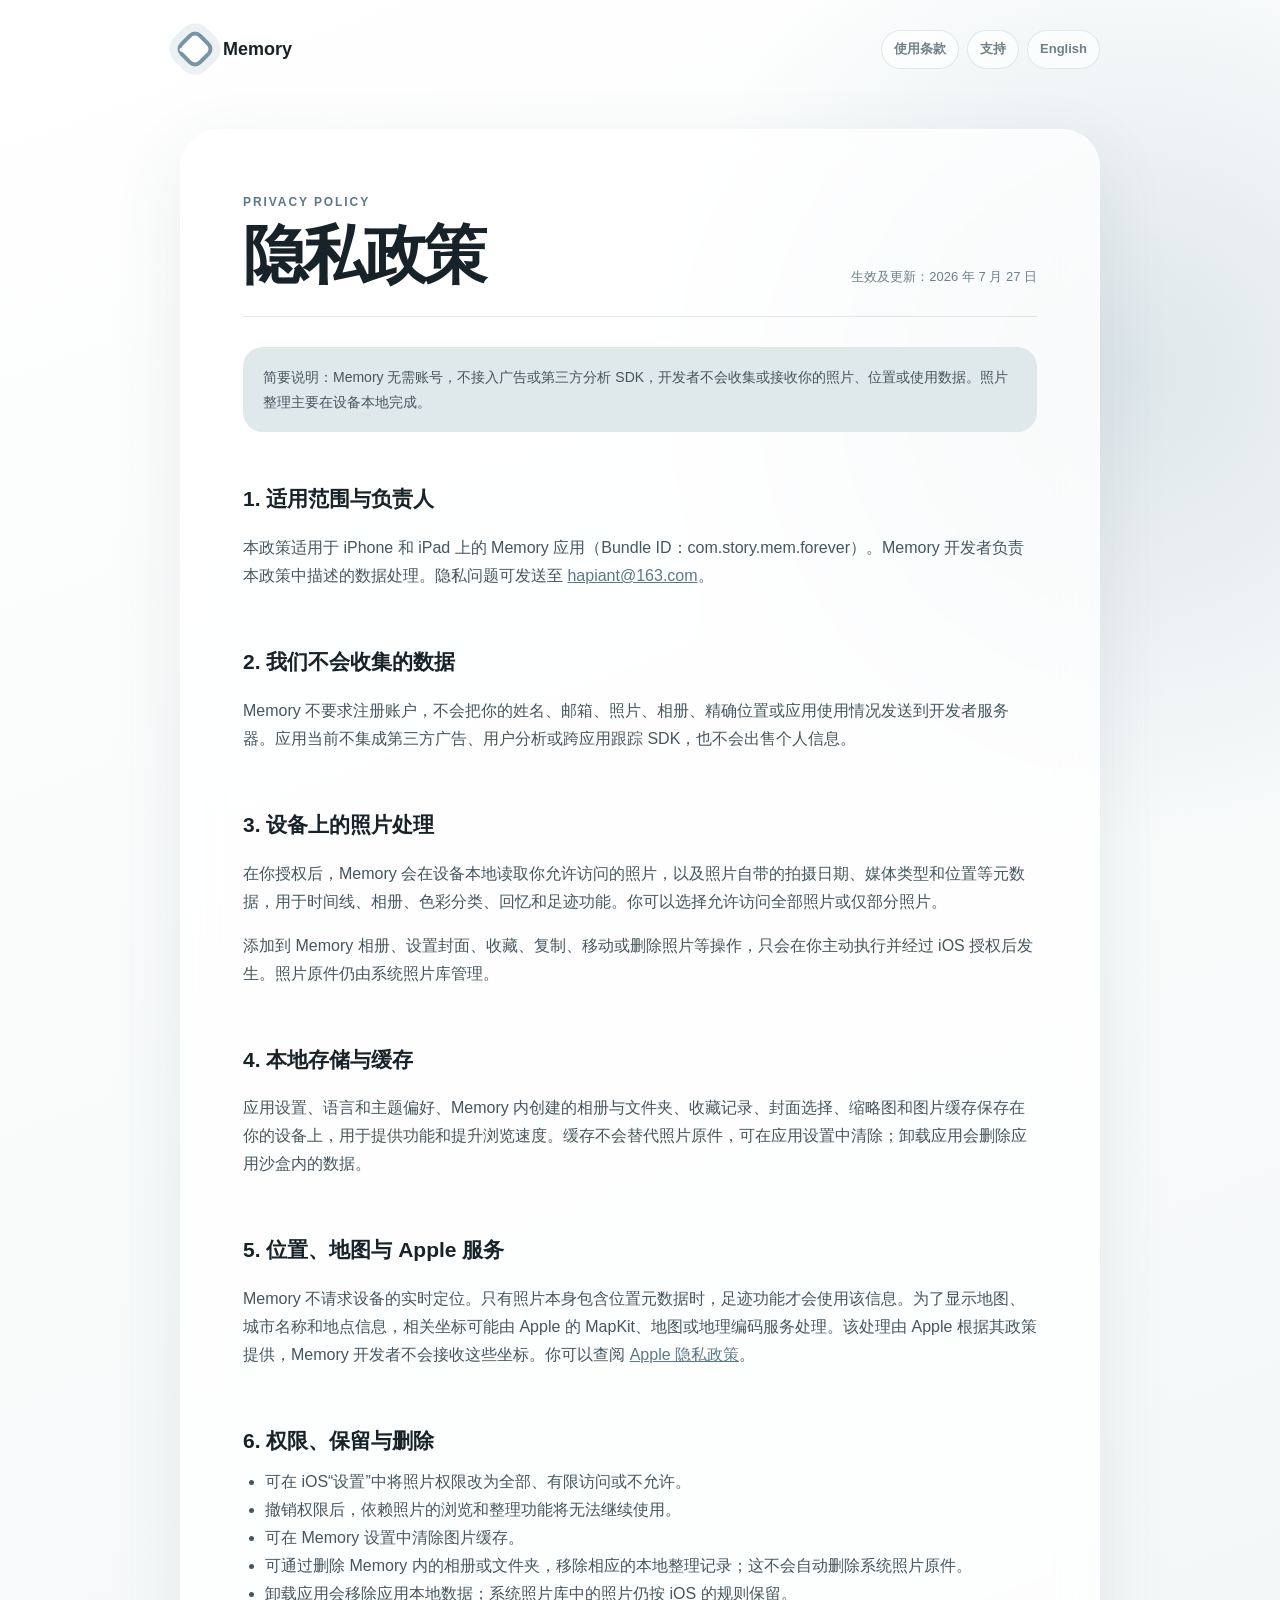
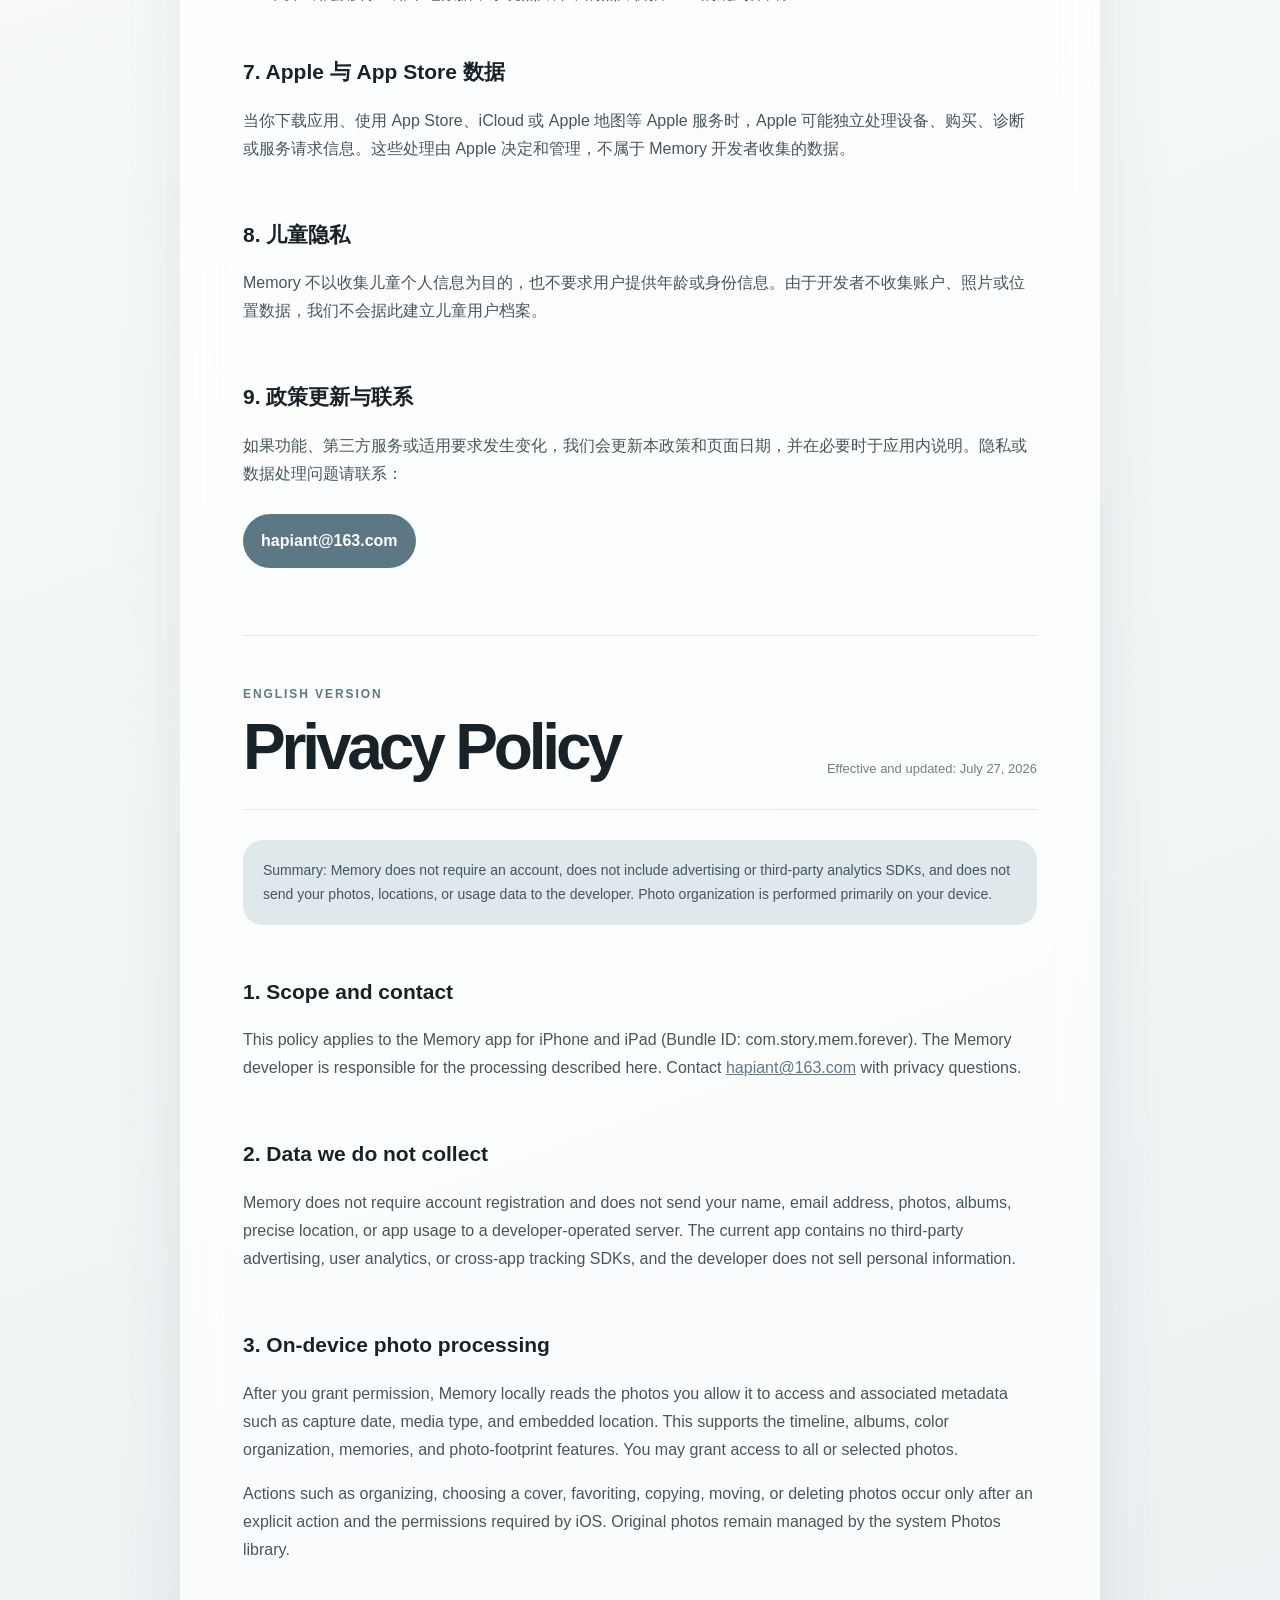
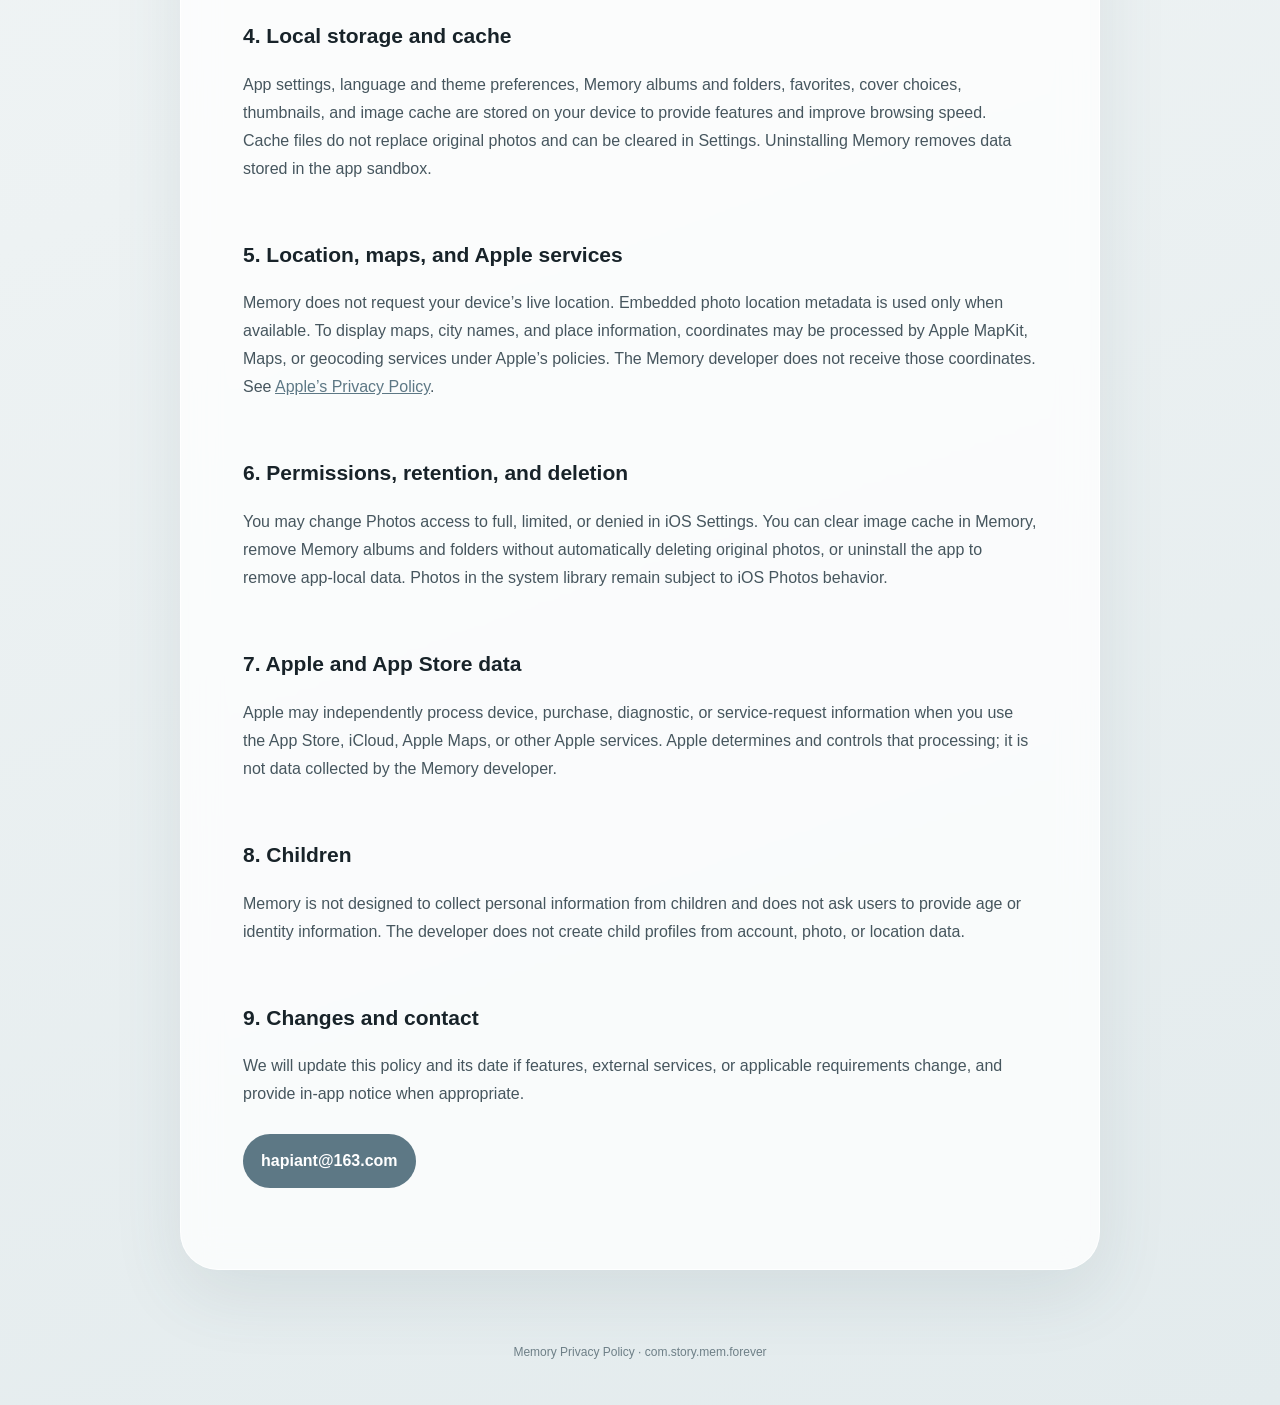
==== docs/privacy/index.html @ fde34128 "Add Memory legal site: privacy/index.html" ====
<!doctype html>
<html lang="zh-Hans">
  <head>
    <meta charset="utf-8" />
    <meta name="viewport" content="width=device-width, initial-scale=1" />
    <meta name="description" content="Memory App 隐私政策。Memory 不要求注册账户，也不会将照片上传至开发者服务器。" />
    <title>隐私政策 · Memory</title>
    <link rel="stylesheet" href="../styles.css" />
  </head>
  <body>
    <header class="site-header shell">
      <a class="brand" href="../"><i class="mark" aria-hidden="true"></i>Memory</a>
      <nav aria-label="网站导航">
        <a href="../terms/">使用条款</a>
        <a href="../support/">支持</a>
        <a class="language-link" href="#english">English</a>
      </nav>
    </header>

    <main class="shell">
      <article class="document">
        <header class="document-header">
          <div><span class="eyebrow">PRIVACY POLICY</span><h1>隐私政策</h1></div>
          <span class="updated">生效及更新：2026 年 7 月 27 日</span>
        </header>

        <p class="notice">简要说明：Memory 无需账号，不接入广告或第三方分析 SDK，开发者不会收集或接收你的照片、位置或使用数据。照片整理主要在设备本地完成。</p>

        <section>
          <h2>1. 适用范围与负责人</h2>
          <p>本政策适用于 iPhone 和 iPad 上的 Memory 应用（Bundle ID：com.story.mem.forever）。Memory 开发者负责本政策中描述的数据处理。隐私问题可发送至 <a href="mailto:hapiant@163.com">hapiant@163.com</a>。</p>
        </section>

        <section>
          <h2>2. 我们不会收集的数据</h2>
          <p>Memory 不要求注册账户，不会把你的姓名、邮箱、照片、相册、精确位置或应用使用情况发送到开发者服务器。应用当前不集成第三方广告、用户分析或跨应用跟踪 SDK，也不会出售个人信息。</p>
        </section>

        <section>
          <h2>3. 设备上的照片处理</h2>
          <p>在你授权后，Memory 会在设备本地读取你允许访问的照片，以及照片自带的拍摄日期、媒体类型和位置等元数据，用于时间线、相册、色彩分类、回忆和足迹功能。你可以选择允许访问全部照片或仅部分照片。</p>
          <p>添加到 Memory 相册、设置封面、收藏、复制、移动或删除照片等操作，只会在你主动执行并经过 iOS 授权后发生。照片原件仍由系统照片库管理。</p>
        </section>

        <section>
          <h2>4. 本地存储与缓存</h2>
          <p>应用设置、语言和主题偏好、Memory 内创建的相册与文件夹、收藏记录、封面选择、缩略图和图片缓存保存在你的设备上，用于提供功能和提升浏览速度。缓存不会替代照片原件，可在应用设置中清除；卸载应用会删除应用沙盒内的数据。</p>
        </section>

        <section>
          <h2>5. 位置、地图与 Apple 服务</h2>
          <p>Memory 不请求设备的实时定位。只有照片本身包含位置元数据时，足迹功能才会使用该信息。为了显示地图、城市名称和地点信息，相关坐标可能由 Apple 的 MapKit、地图或地理编码服务处理。该处理由 Apple 根据其政策提供，Memory 开发者不会接收这些坐标。你可以查阅 <a href="https://www.apple.com/legal/privacy/" rel="noreferrer">Apple 隐私政策</a>。</p>
        </section>

        <section>
          <h2>6. 权限、保留与删除</h2>
          <ul>
            <li>可在 iOS“设置”中将照片权限改为全部、有限访问或不允许。</li>
            <li>撤销权限后，依赖照片的浏览和整理功能将无法继续使用。</li>
            <li>可在 Memory 设置中清除图片缓存。</li>
            <li>可通过删除 Memory 内的相册或文件夹，移除相应的本地整理记录；这不会自动删除系统照片原件。</li>
            <li>卸载应用会移除应用本地数据；系统照片库中的照片仍按 iOS 的规则保留。</li>
          </ul>
        </section>

        <section>
          <h2>7. Apple 与 App Store 数据</h2>
          <p>当你下载应用、使用 App Store、iCloud 或 Apple 地图等 Apple 服务时，Apple 可能独立处理设备、购买、诊断或服务请求信息。这些处理由 Apple 决定和管理，不属于 Memory 开发者收集的数据。</p>
        </section>

        <section>
          <h2>8. 儿童隐私</h2>
          <p>Memory 不以收集儿童个人信息为目的，也不要求用户提供年龄或身份信息。由于开发者不收集账户、照片或位置数据，我们不会据此建立儿童用户档案。</p>
        </section>

        <section>
          <h2>9. 政策更新与联系</h2>
          <p>如果功能、第三方服务或适用要求发生变化，我们会更新本政策和页面日期，并在必要时于应用内说明。隐私或数据处理问题请联系：</p>
          <a class="contact" href="mailto:hapiant@163.com">hapiant@163.com</a>
        </section>

        <div class="english" id="english" lang="en">
          <header class="document-header">
            <div><span class="eyebrow">ENGLISH VERSION</span><h1>Privacy Policy</h1></div>
            <span class="updated">Effective and updated: July 27, 2026</span>
          </header>

          <p class="notice">Summary: Memory does not require an account, does not include advertising or third-party analytics SDKs, and does not send your photos, locations, or usage data to the developer. Photo organization is performed primarily on your device.</p>

          <section>
            <h2>1. Scope and contact</h2>
            <p>This policy applies to the Memory app for iPhone and iPad (Bundle ID: com.story.mem.forever). The Memory developer is responsible for the processing described here. Contact <a href="mailto:hapiant@163.com">hapiant@163.com</a> with privacy questions.</p>
          </section>

          <section>
            <h2>2. Data we do not collect</h2>
            <p>Memory does not require account registration and does not send your name, email address, photos, albums, precise location, or app usage to a developer-operated server. The current app contains no third-party advertising, user analytics, or cross-app tracking SDKs, and the developer does not sell personal information.</p>
          </section>

          <section>
            <h2>3. On-device photo processing</h2>
            <p>After you grant permission, Memory locally reads the photos you allow it to access and associated metadata such as capture date, media type, and embedded location. This supports the timeline, albums, color organization, memories, and photo-footprint features. You may grant access to all or selected photos.</p>
            <p>Actions such as organizing, choosing a cover, favoriting, copying, moving, or deleting photos occur only after an explicit action and the permissions required by iOS. Original photos remain managed by the system Photos library.</p>
          </section>

          <section>
            <h2>4. Local storage and cache</h2>
            <p>App settings, language and theme preferences, Memory albums and folders, favorites, cover choices, thumbnails, and image cache are stored on your device to provide features and improve browsing speed. Cache files do not replace original photos and can be cleared in Settings. Uninstalling Memory removes data stored in the app sandbox.</p>
          </section>

          <section>
            <h2>5. Location, maps, and Apple services</h2>
            <p>Memory does not request your device’s live location. Embedded photo location metadata is used only when available. To display maps, city names, and place information, coordinates may be processed by Apple MapKit, Maps, or geocoding services under Apple’s policies. The Memory developer does not receive those coordinates. See <a href="https://www.apple.com/legal/privacy/" rel="noreferrer">Apple’s Privacy Policy</a>.</p>
          </section>

          <section>
            <h2>6. Permissions, retention, and deletion</h2>
            <p>You may change Photos access to full, limited, or denied in iOS Settings. You can clear image cache in Memory, remove Memory albums and folders without automatically deleting original photos, or uninstall the app to remove app-local data. Photos in the system library remain subject to iOS Photos behavior.</p>
          </section>

          <section>
            <h2>7. Apple and App Store data</h2>
            <p>Apple may independently process device, purchase, diagnostic, or service-request information when you use the App Store, iCloud, Apple Maps, or other Apple services. Apple determines and controls that processing; it is not data collected by the Memory developer.</p>
          </section>

          <section>
            <h2>8. Children</h2>
            <p>Memory is not designed to collect personal information from children and does not ask users to provide age or identity information. The developer does not create child profiles from account, photo, or location data.</p>
          </section>

          <section>
            <h2>9. Changes and contact</h2>
            <p>We will update this policy and its date if features, external services, or applicable requirements change, and provide in-app notice when appropriate.</p>
            <a class="contact" href="mailto:hapiant@163.com">hapiant@163.com</a>
          </section>
        </div>
      </article>
    </main>

    <footer class="site-footer shell">Memory Privacy Policy · com.story.mem.forever</footer>
  </body>
</html>
---- docs/styles.css ----
:root {
  color-scheme: light;
  --ink: #182329;
  --muted: #6f8088;
  --accent: #7893a2;
  --accent-deep: #5d7885;
  --accent-soft: #dfe8eb;
  --paper: #f8faf9;
  --line: rgba(103, 132, 145, 0.18);
  font-family: -apple-system, BlinkMacSystemFont, "SF Pro Text", "PingFang SC",
    "Hiragino Sans GB", "Segoe UI", sans-serif;
}

* {
  box-sizing: border-box;
}

html {
  scroll-behavior: smooth;
}

body {
  margin: 0;
  color: var(--ink);
  background:
    radial-gradient(circle at 88% 8%, rgba(153, 181, 193, 0.3), transparent 30rem),
    linear-gradient(160deg, #ffffff, #edf2f3 68%, #e3ebed);
  line-height: 1.75;
}

a {
  color: var(--accent-deep);
}

.shell {
  width: min(100% - 32px, 920px);
  margin: 0 auto;
}

.site-header {
  display: flex;
  align-items: center;
  justify-content: space-between;
  gap: 24px;
  padding: 30px 0 18px;
}

.brand {
  display: inline-flex;
  align-items: center;
  gap: 13px;
  color: var(--ink);
  font-size: 18px;
  font-weight: 750;
  text-decoration: none;
}

.mark {
  position: relative;
  width: 30px;
  height: 30px;
  border: 4px solid var(--accent);
  border-radius: 9px;
  box-shadow: 0 0 0 8px rgba(120, 147, 162, 0.13);
  transform: rotate(45deg);
}

.mark::after {
  position: absolute;
  left: -3px;
  top: 11px;
  width: 28px;
  height: 4px;
  border-radius: 99px;
  background: rgba(255, 255, 255, 0.9);
  content: "";
  transform: rotate(-42deg);
}

nav {
  display: flex;
  flex-wrap: wrap;
  justify-content: flex-end;
  gap: 8px;
}

nav a,
.language-link {
  padding: 7px 12px;
  border: 1px solid var(--line);
  border-radius: 999px;
  color: var(--muted);
  background: rgba(255, 255, 255, 0.68);
  font-size: 13px;
  font-weight: 650;
  text-decoration: none;
}

.hero {
  padding: 76px 0 52px;
}

.eyebrow {
  display: block;
  color: var(--accent-deep);
  font-size: 12px;
  font-weight: 800;
  letter-spacing: 0.16em;
}

h1 {
  max-width: 760px;
  margin: 16px 0 18px;
  font-size: clamp(44px, 8vw, 78px);
  line-height: 1.04;
  letter-spacing: -0.065em;
}

.hero p {
  max-width: 660px;
  margin: 0;
  color: var(--muted);
  font-size: 18px;
}

.cards {
  display: grid;
  grid-template-columns: repeat(3, minmax(0, 1fr));
  gap: 16px;
  padding-bottom: 80px;
}

.card,
.document {
  border: 1px solid rgba(255, 255, 255, 0.82);
  background: rgba(255, 255, 255, 0.76);
  box-shadow: 0 24px 70px rgba(64, 88, 99, 0.11);
  backdrop-filter: blur(18px);
}

.card {
  min-height: 220px;
  padding: 26px;
  border-radius: 28px;
  text-decoration: none;
}

.card small {
  color: var(--accent);
  font-weight: 800;
}

.card strong {
  display: block;
  margin: 18px 0 8px;
  color: var(--ink);
  font-size: 23px;
}

.card span {
  color: var(--muted);
  font-size: 14px;
}

.document {
  margin: 42px 0 72px;
  padding: clamp(28px, 6vw, 62px);
  border-radius: 38px;
}

.document-header {
  display: flex;
  align-items: flex-end;
  justify-content: space-between;
  gap: 20px;
  padding-bottom: 28px;
  border-bottom: 1px solid var(--line);
}

.document-header h1 {
  margin: 9px 0 0;
  font-size: clamp(40px, 7vw, 64px);
}

.updated {
  flex: none;
  color: var(--muted);
  font-size: 13px;
}

.notice {
  margin: 30px 0;
  padding: 18px 20px;
  border-radius: 20px;
  color: var(--accent-deep);
  background: var(--accent-soft);
  font-size: 14px;
}

.document section {
  padding: 19px 0;
}

.document h2 {
  margin: 0 0 8px;
  font-size: 21px;
}

.document p,
.document li {
  color: #46565e;
}

.document ul {
  margin: 8px 0;
  padding-left: 22px;
}

.english {
  margin-top: 48px;
  padding-top: 48px;
  border-top: 1px solid var(--line);
}

.contact {
  display: inline-flex;
  align-items: center;
  margin-top: 10px;
  padding: 13px 18px;
  border-radius: 999px;
  color: white;
  background: var(--accent-deep);
  font-weight: 750;
  text-decoration: none;
}

.site-footer {
  padding: 0 0 42px;
  color: var(--muted);
  font-size: 12px;
  text-align: center;
}

@media (max-width: 720px) {
  .site-header {
    align-items: flex-start;
    flex-direction: column;
  }

  nav {
    justify-content: flex-start;
  }

  .hero {
    padding-top: 45px;
  }

  .cards {
    grid-template-columns: 1fr;
  }

  .document-header {
    align-items: flex-start;
    flex-direction: column;
  }
}
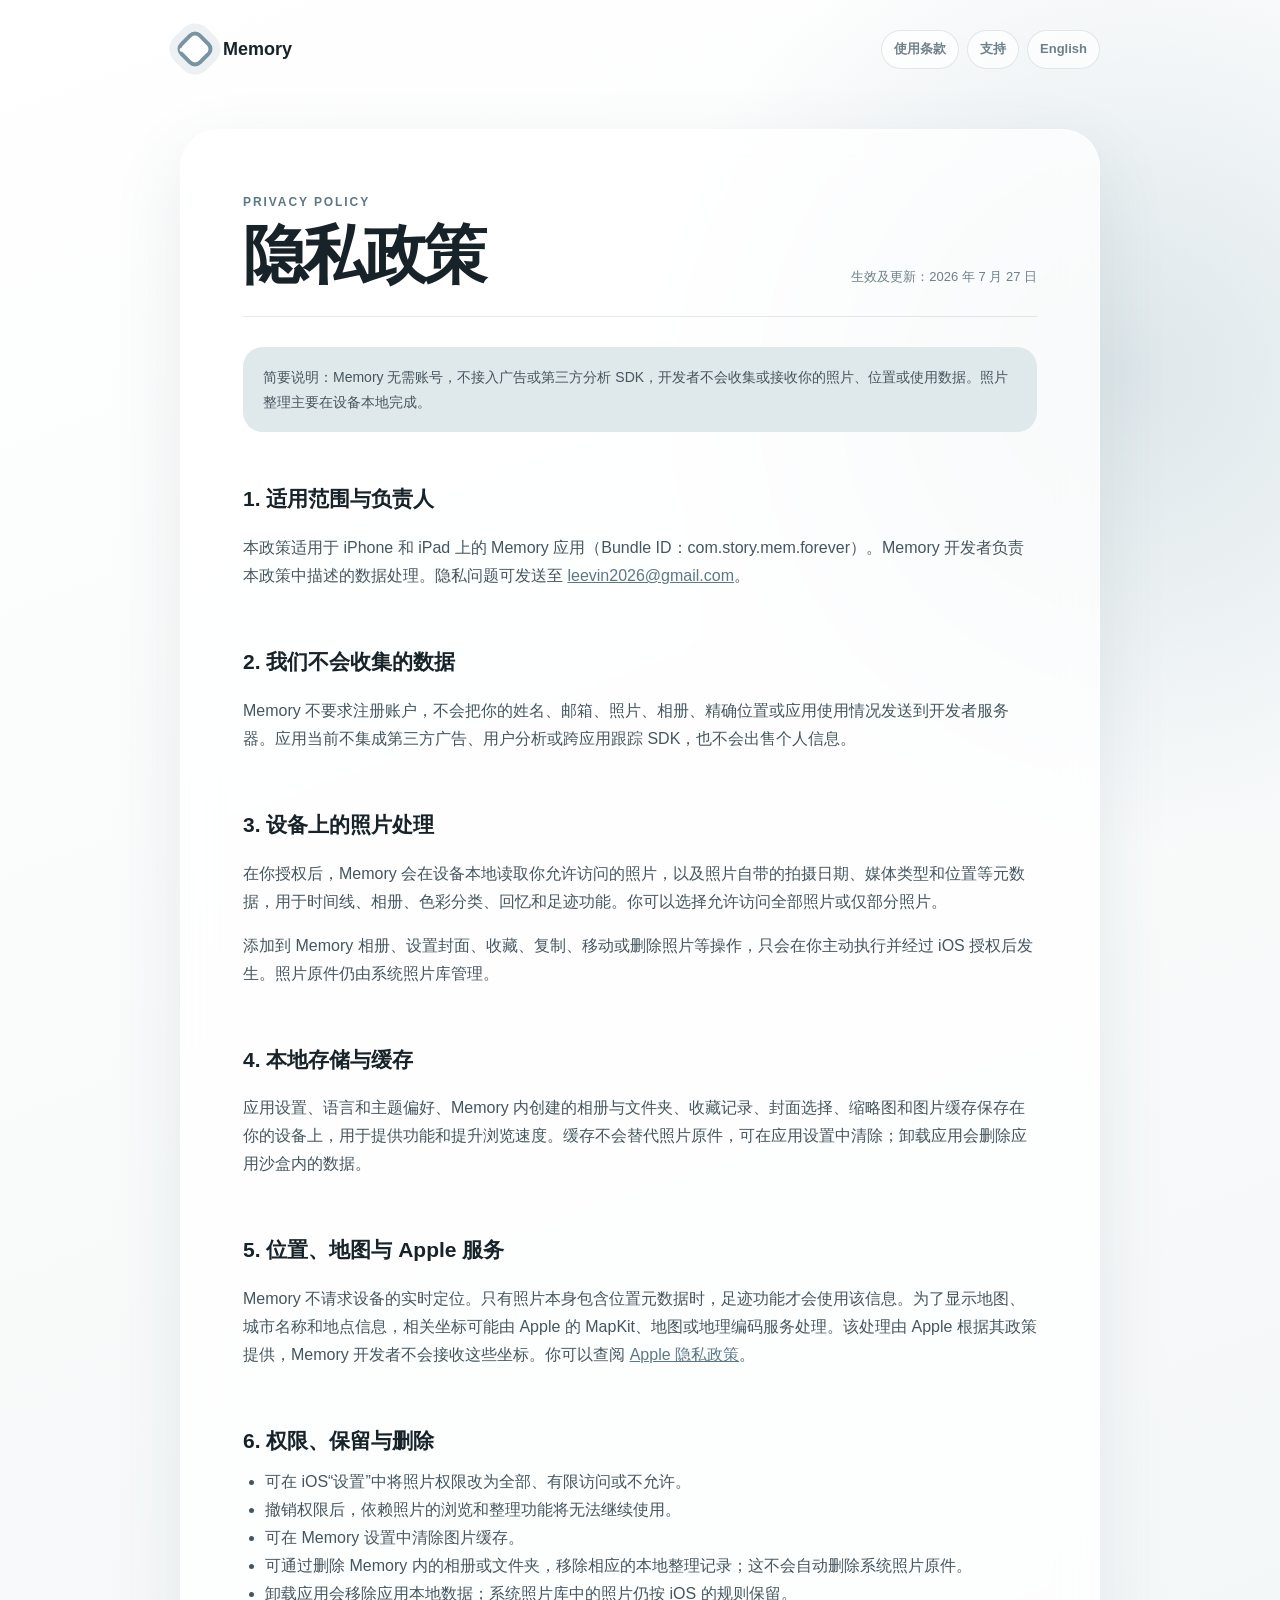
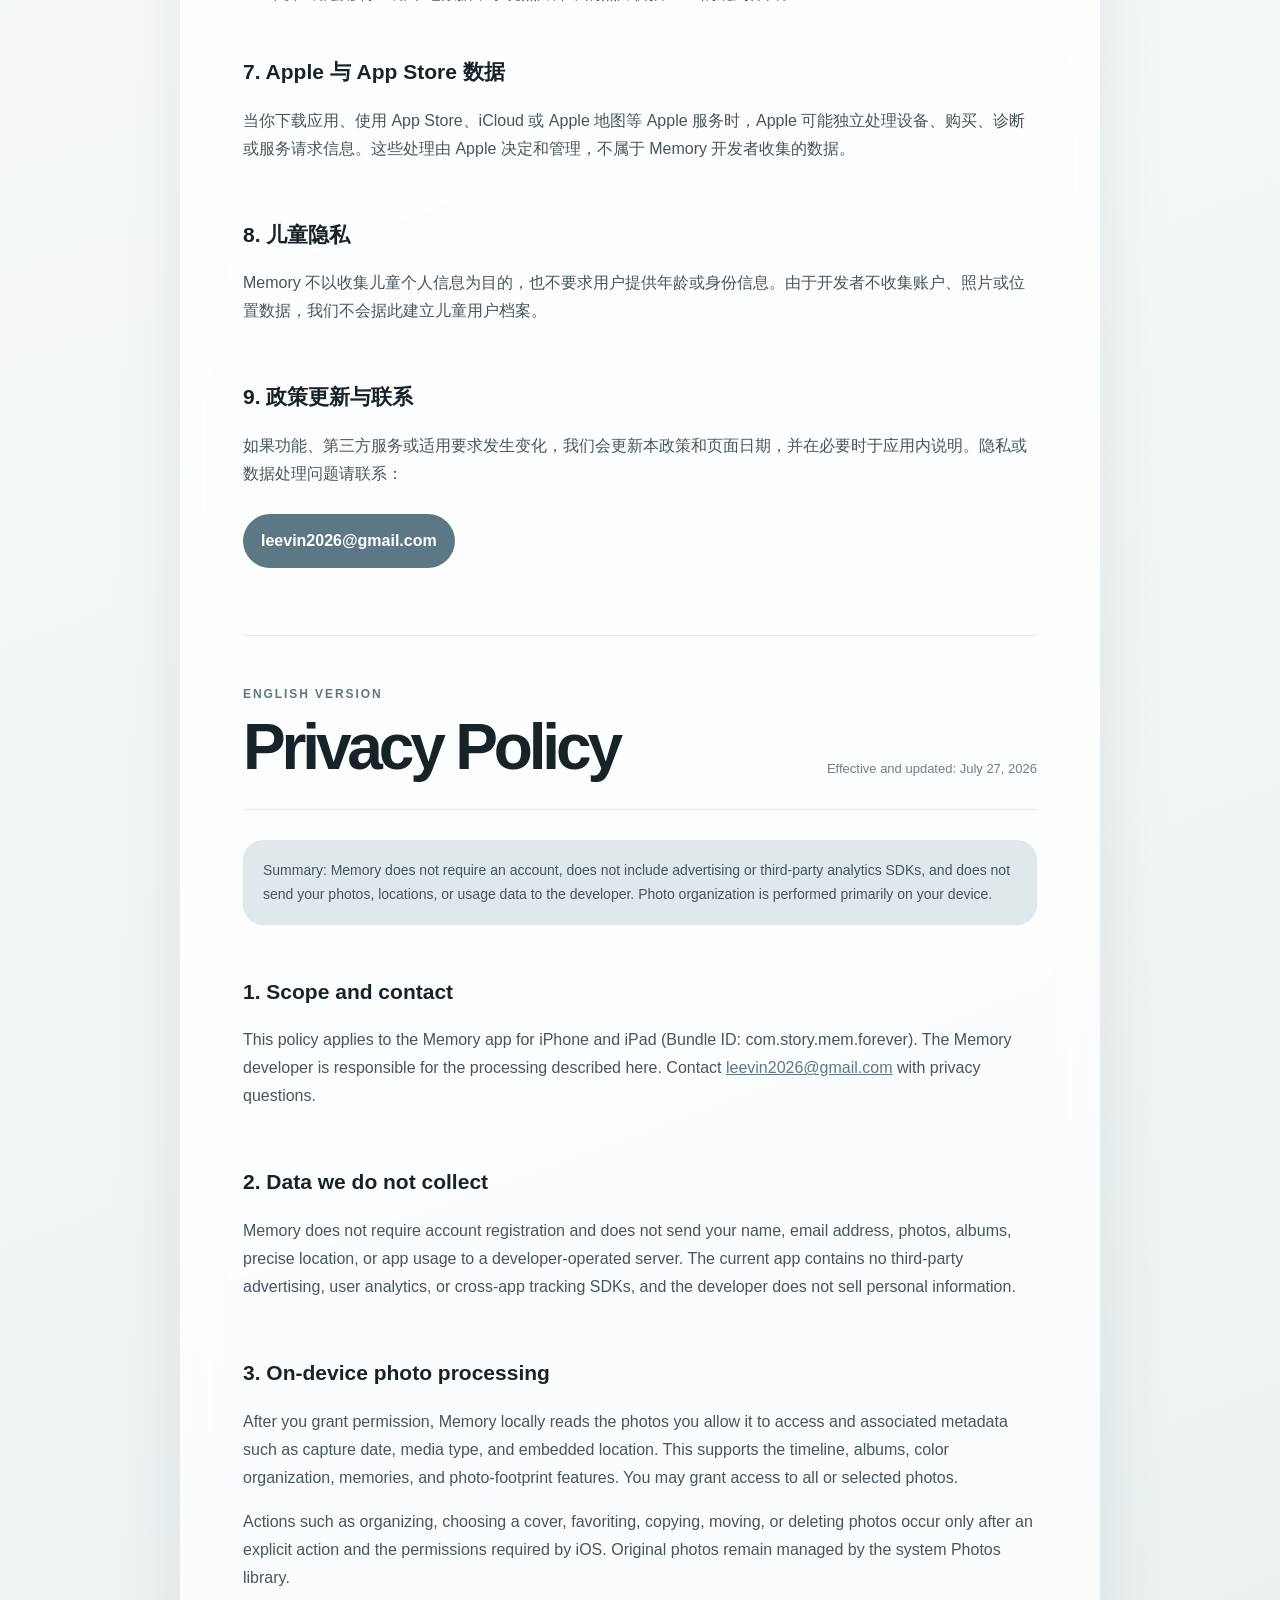
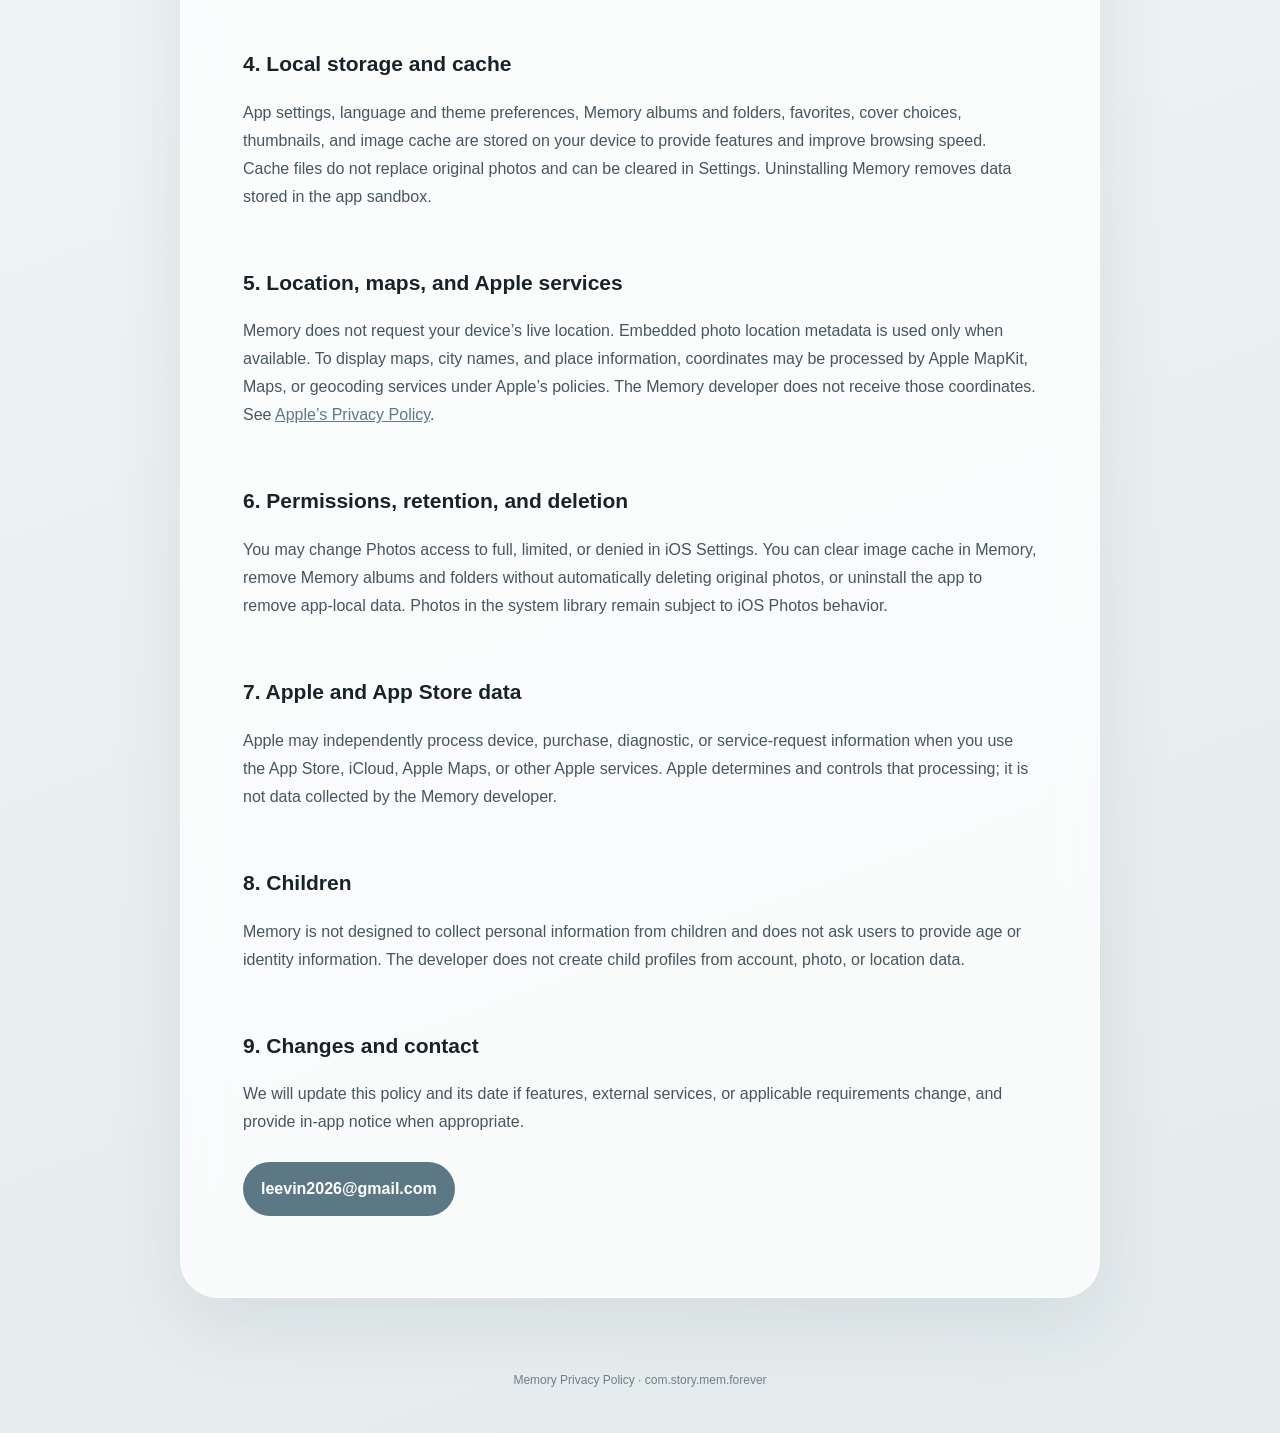
==== commit 2c0d3d01: "Update Memory contact email in privacy/index.html" ====
--- a/docs/privacy/index.html
+++ b/docs/privacy/index.html
@@ -28,7 +28,7 @@
 
         <section>
           <h2>1. 适用范围与负责人</h2>
-          <p>本政策适用于 iPhone 和 iPad 上的 Memory 应用（Bundle ID：com.story.mem.forever）。Memory 开发者负责本政策中描述的数据处理。隐私问题可发送至 <a href="mailto:hapiant@163.com">hapiant@163.com</a>。</p>
+          <p>本政策适用于 iPhone 和 iPad 上的 Memory 应用（Bundle ID：com.story.mem.forever）。Memory 开发者负责本政策中描述的数据处理。隐私问题可发送至 <a href="mailto:leevin2026@gmail.com">leevin2026@gmail.com</a>。</p>
         </section>
 
         <section>
@@ -76,7 +76,7 @@
         <section>
           <h2>9. 政策更新与联系</h2>
           <p>如果功能、第三方服务或适用要求发生变化，我们会更新本政策和页面日期，并在必要时于应用内说明。隐私或数据处理问题请联系：</p>
-          <a class="contact" href="mailto:hapiant@163.com">hapiant@163.com</a>
+          <a class="contact" href="mailto:leevin2026@gmail.com">leevin2026@gmail.com</a>
         </section>
 
         <div class="english" id="english" lang="en">
@@ -89,7 +89,7 @@
 
           <section>
             <h2>1. Scope and contact</h2>
-            <p>This policy applies to the Memory app for iPhone and iPad (Bundle ID: com.story.mem.forever). The Memory developer is responsible for the processing described here. Contact <a href="mailto:hapiant@163.com">hapiant@163.com</a> with privacy questions.</p>
+            <p>This policy applies to the Memory app for iPhone and iPad (Bundle ID: com.story.mem.forever). The Memory developer is responsible for the processing described here. Contact <a href="mailto:leevin2026@gmail.com">leevin2026@gmail.com</a> with privacy questions.</p>
           </section>
 
           <section>
@@ -131,7 +131,7 @@
           <section>
             <h2>9. Changes and contact</h2>
             <p>We will update this policy and its date if features, external services, or applicable requirements change, and provide in-app notice when appropriate.</p>
-            <a class="contact" href="mailto:hapiant@163.com">hapiant@163.com</a>
+            <a class="contact" href="mailto:leevin2026@gmail.com">leevin2026@gmail.com</a>
           </section>
         </div>
       </article>
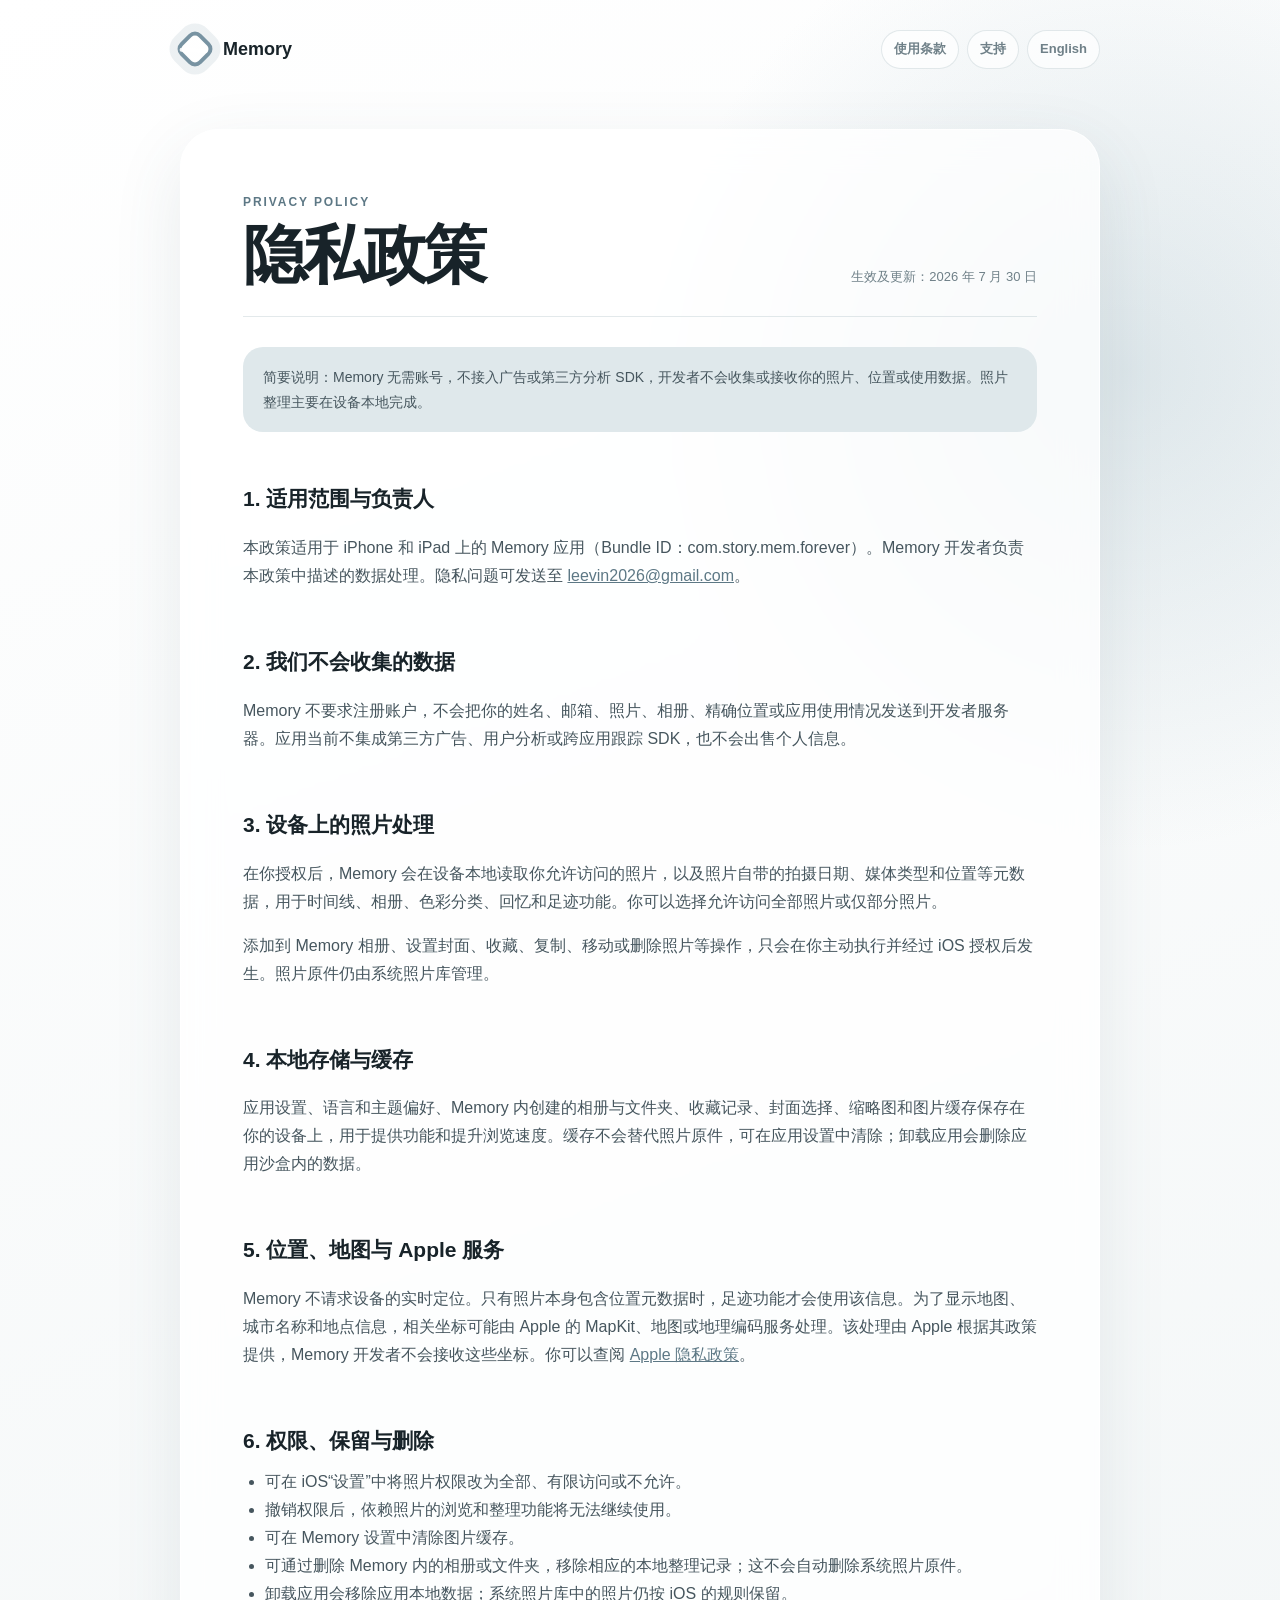
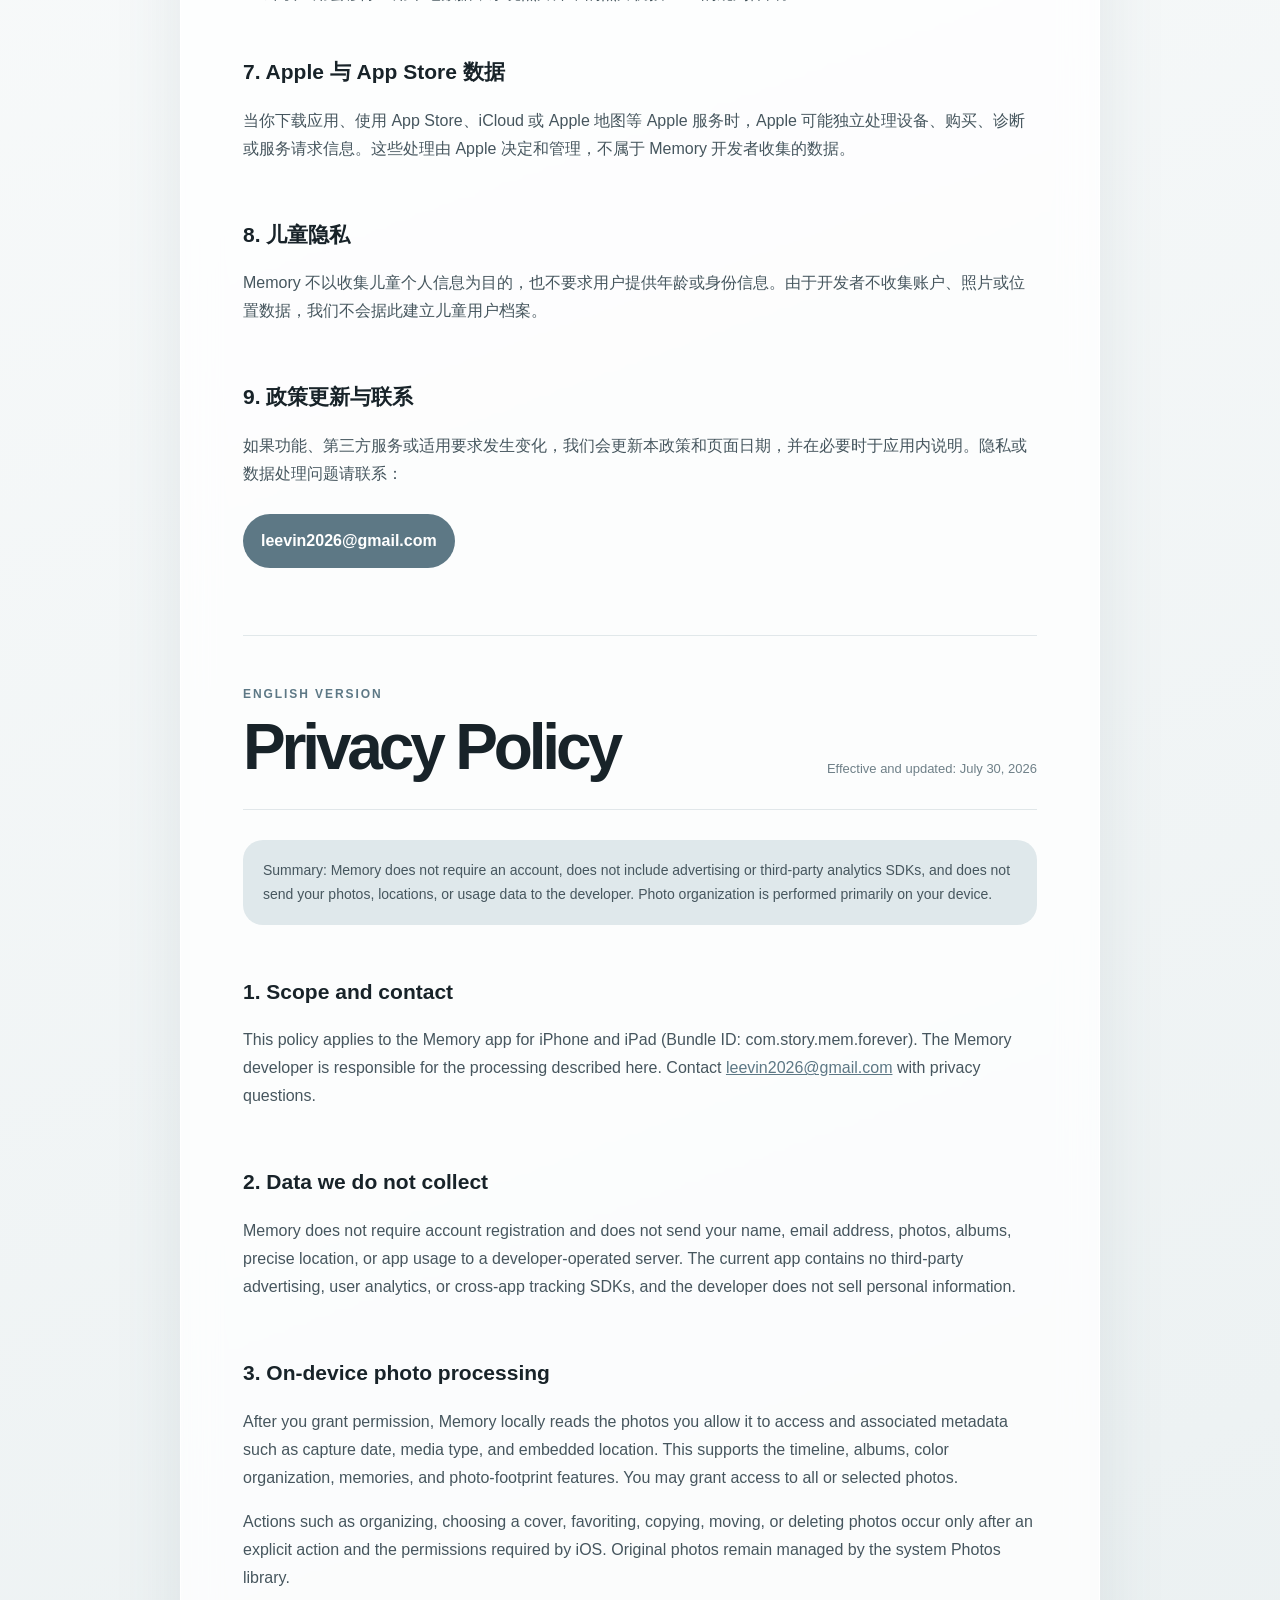
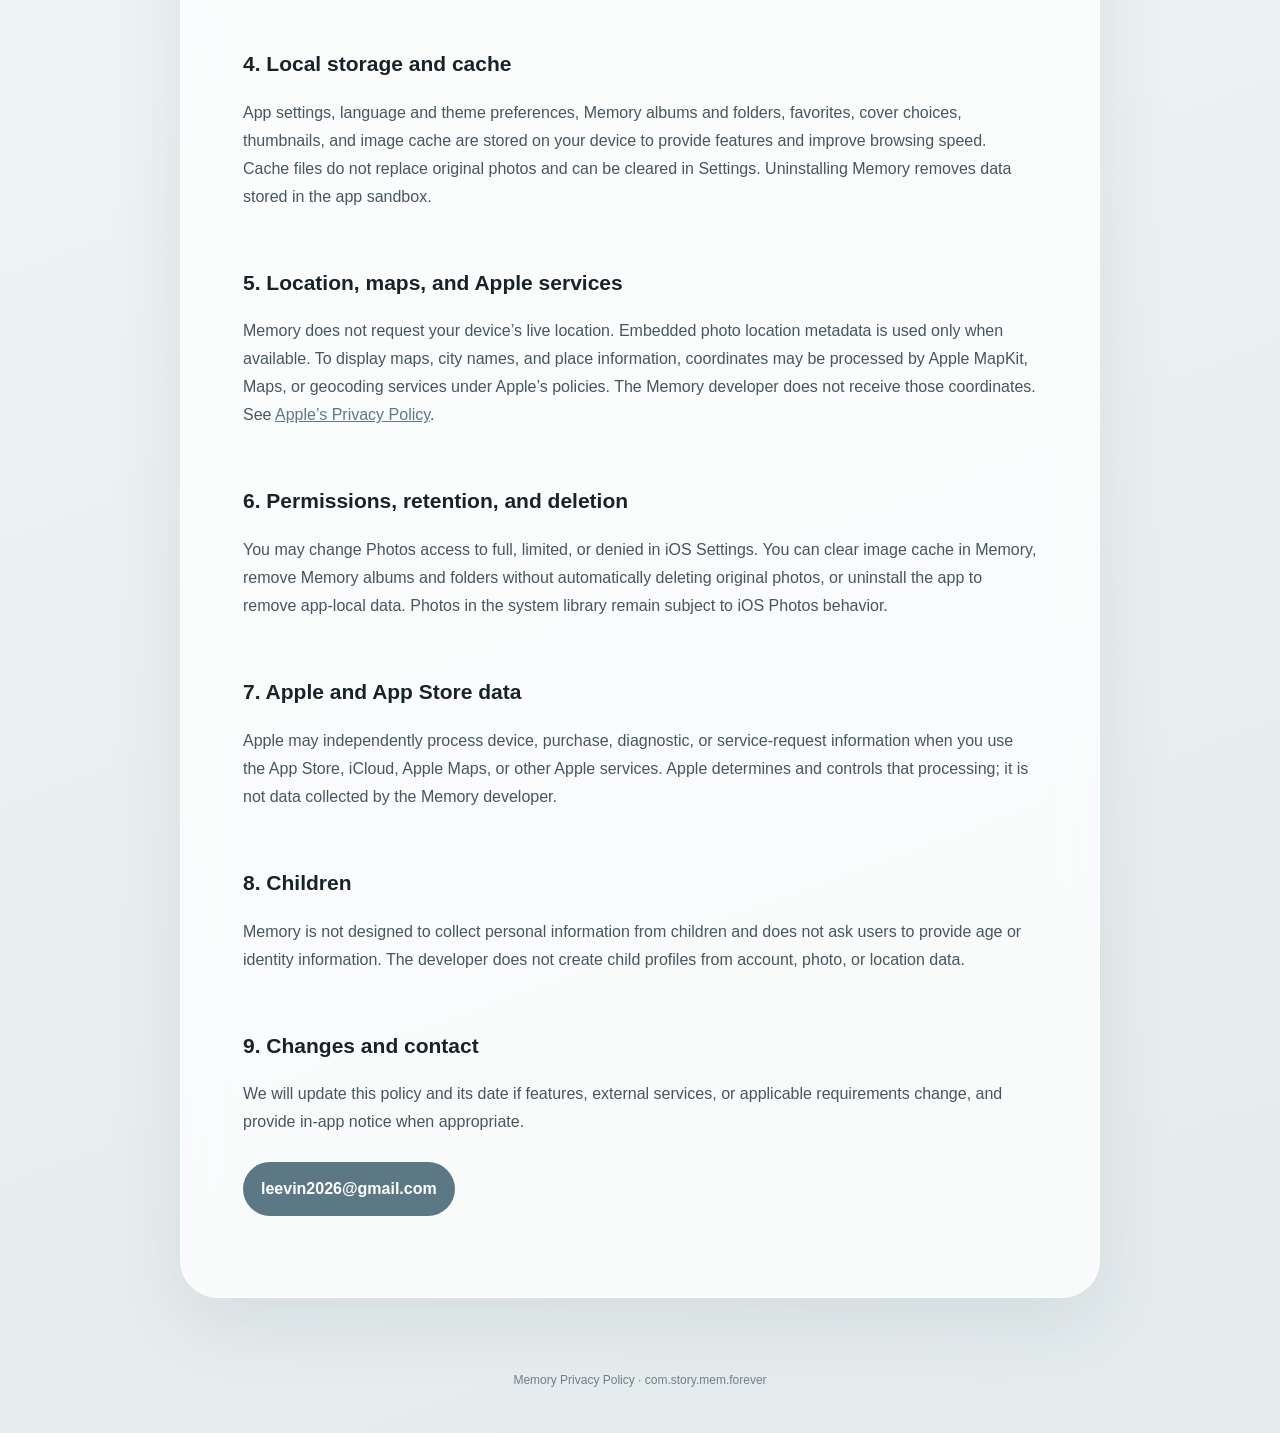
==== commit fe9515ce: "Update Memory legal page effective date" ====
--- a/docs/privacy/index.html
+++ b/docs/privacy/index.html
@@ -21,7 +21,7 @@
       <article class="document">
         <header class="document-header">
           <div><span class="eyebrow">PRIVACY POLICY</span><h1>隐私政策</h1></div>
-          <span class="updated">生效及更新：2026 年 7 月 27 日</span>
+          <span class="updated">生效及更新：2026 年 7 月 30 日</span>
         </header>
 
         <p class="notice">简要说明：Memory 无需账号，不接入广告或第三方分析 SDK，开发者不会收集或接收你的照片、位置或使用数据。照片整理主要在设备本地完成。</p>
@@ -82,7 +82,7 @@
         <div class="english" id="english" lang="en">
           <header class="document-header">
             <div><span class="eyebrow">ENGLISH VERSION</span><h1>Privacy Policy</h1></div>
-            <span class="updated">Effective and updated: July 27, 2026</span>
+            <span class="updated">Effective and updated: July 30, 2026</span>
           </header>
 
           <p class="notice">Summary: Memory does not require an account, does not include advertising or third-party analytics SDKs, and does not send your photos, locations, or usage data to the developer. Photo organization is performed primarily on your device.</p>
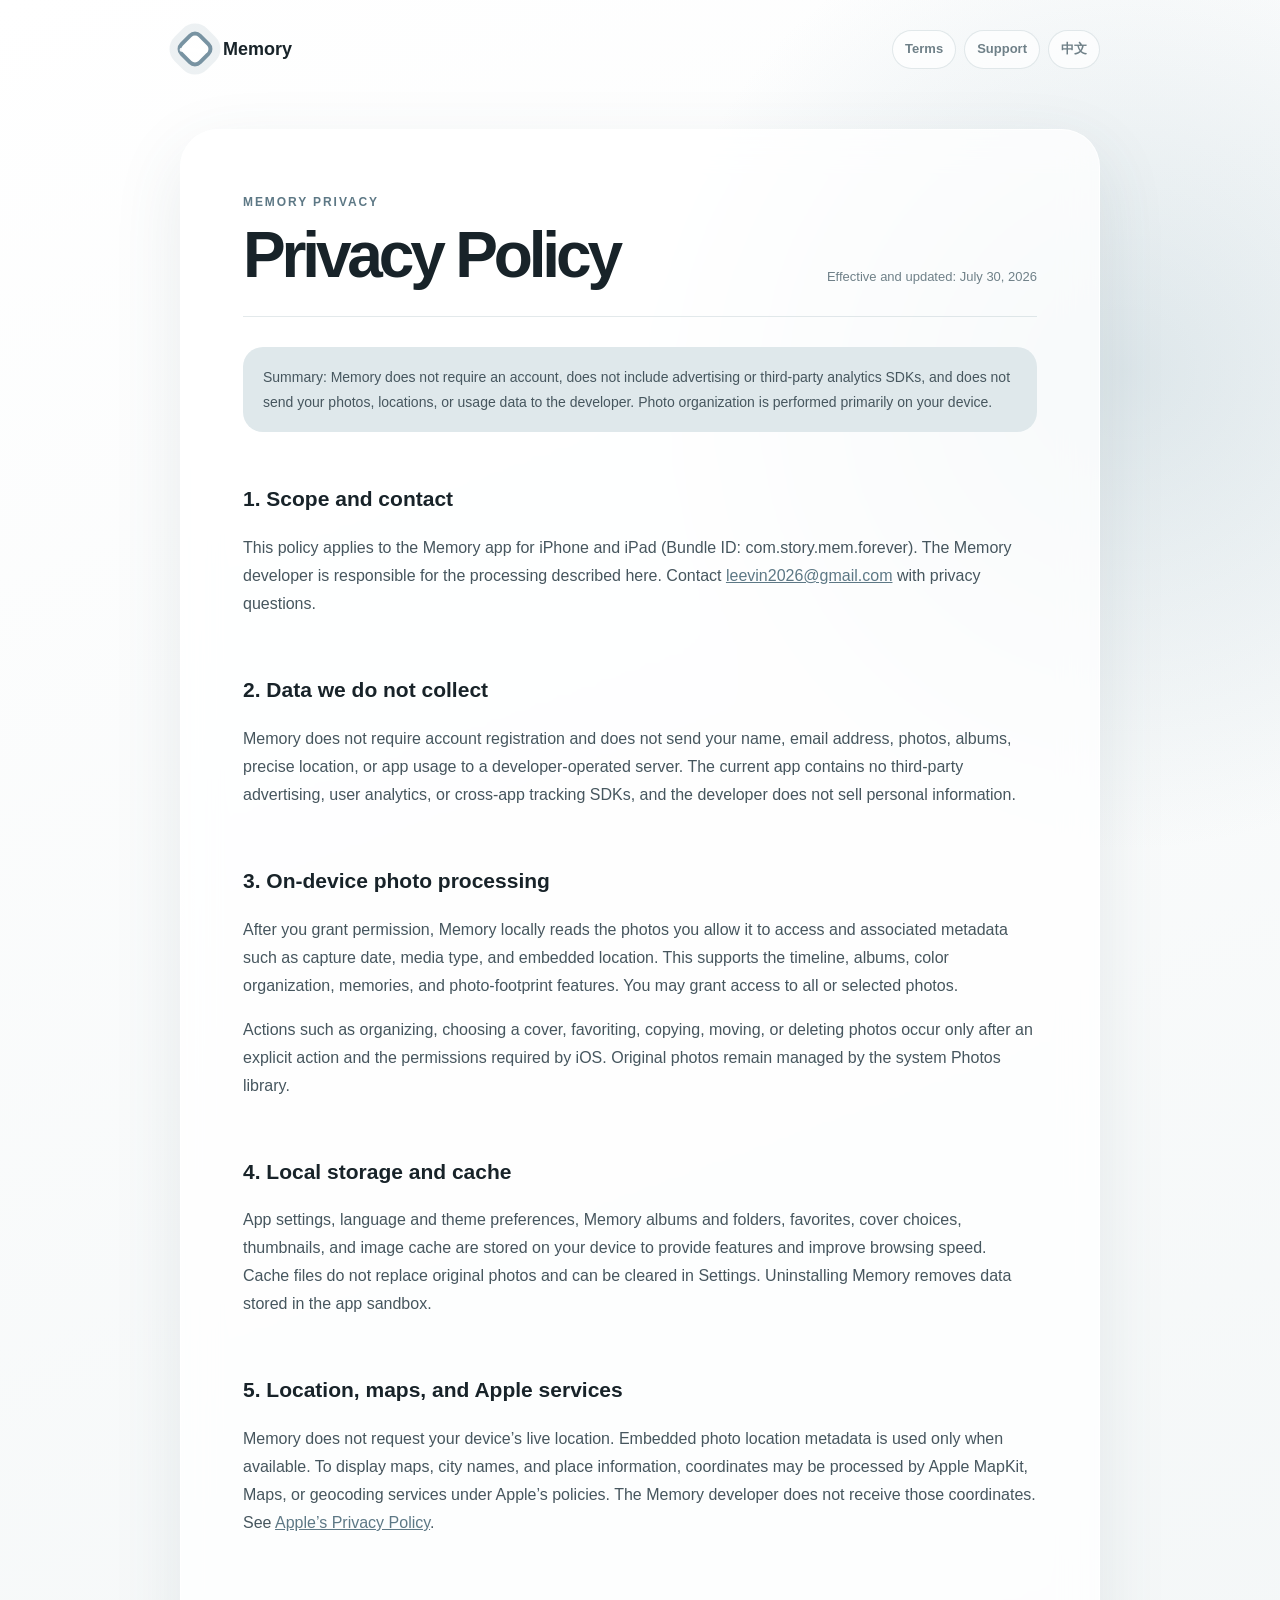
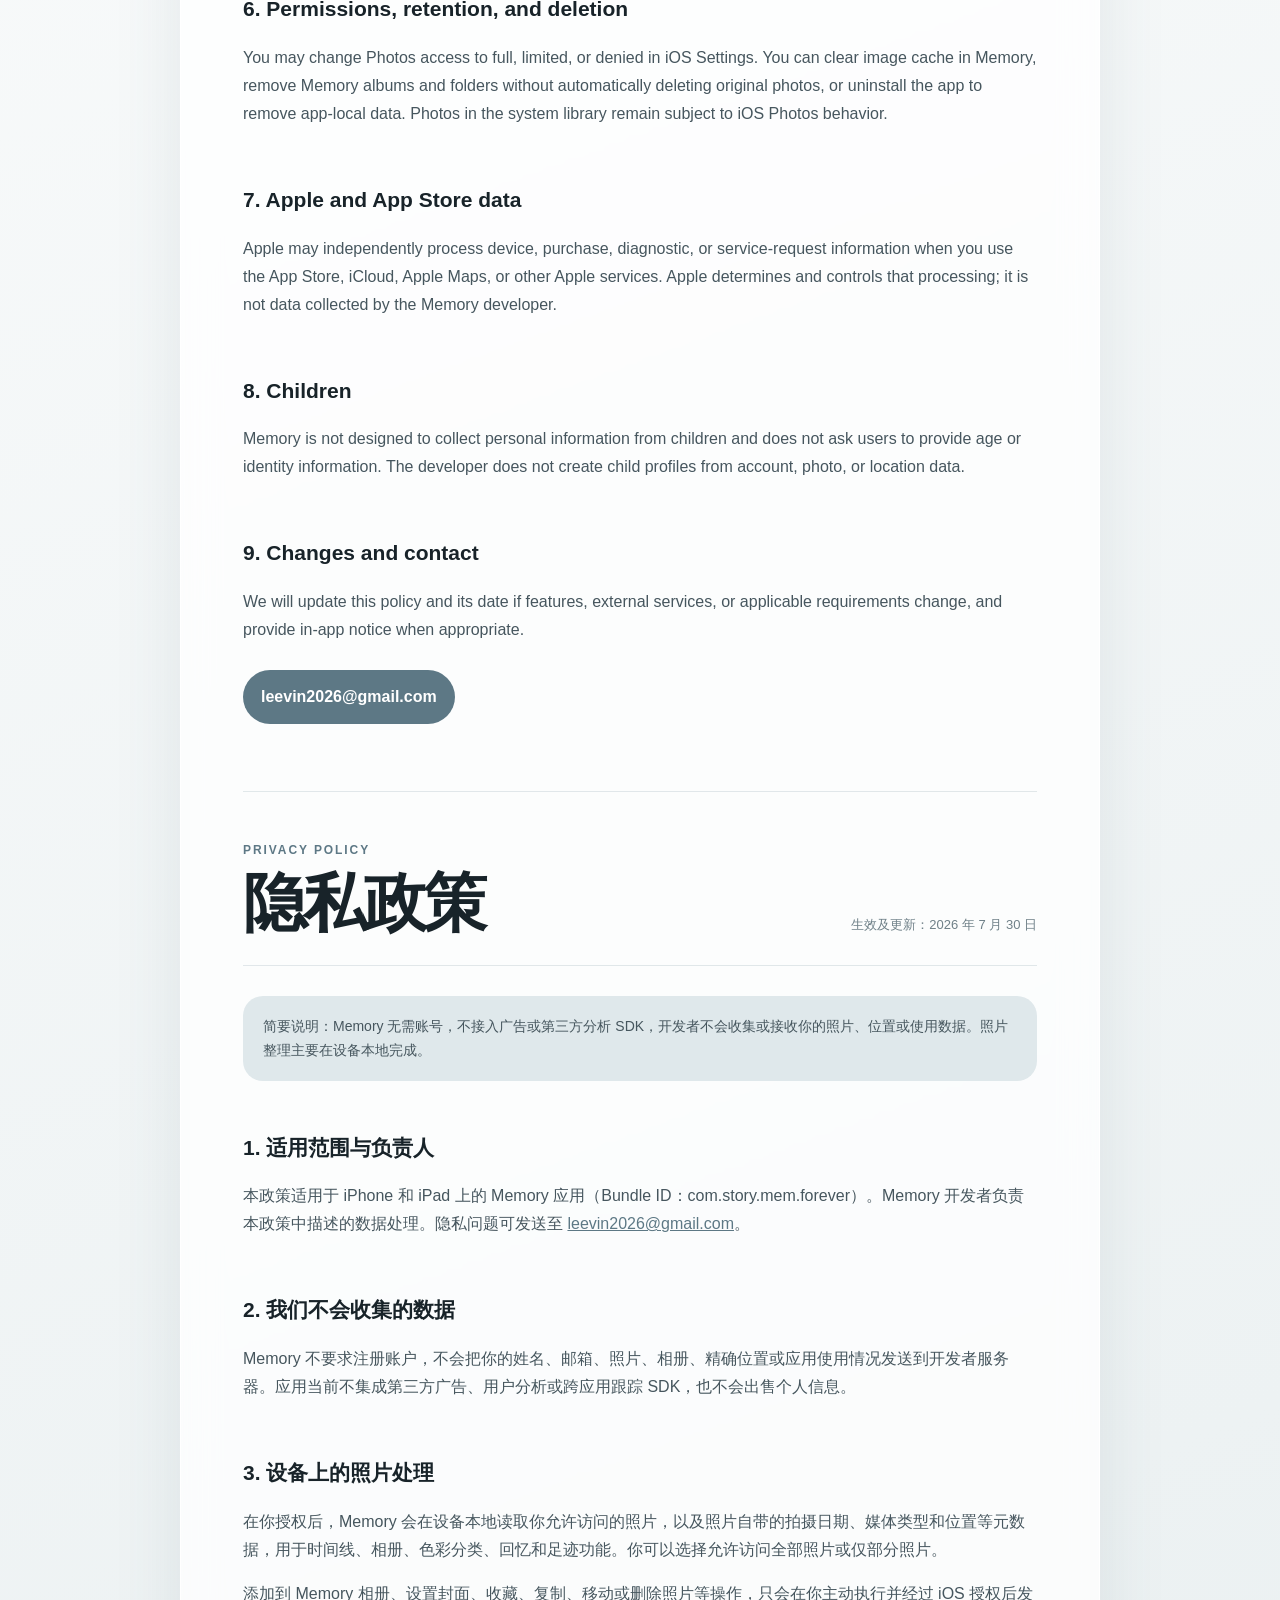
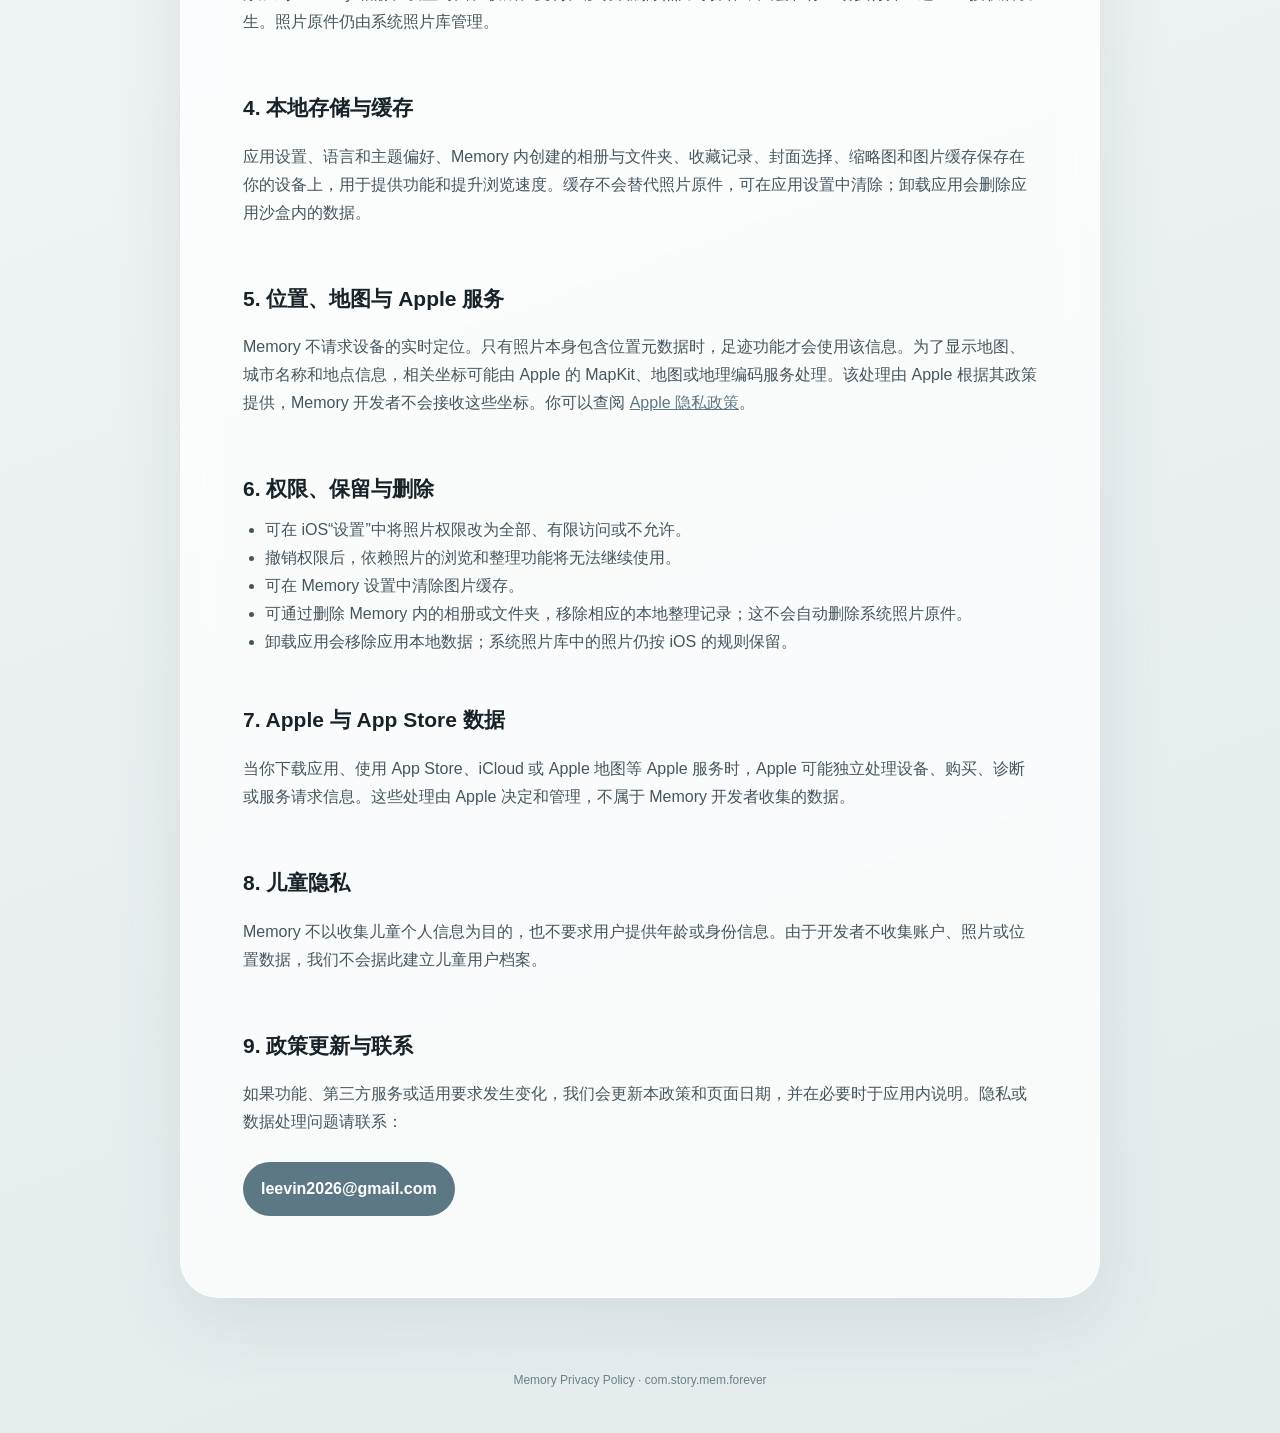
==== commit 01a0f8ef: "Make English primary on docs/privacy/index.html" ====
--- a/docs/privacy/index.html
+++ b/docs/privacy/index.html
@@ -1,25 +1,25 @@
 <!doctype html>
-<html lang="zh-Hans">
+<html lang="en">
   <head>
     <meta charset="utf-8" />
     <meta name="viewport" content="width=device-width, initial-scale=1" />
-    <meta name="description" content="Memory App 隐私政策。Memory 不要求注册账户，也不会将照片上传至开发者服务器。" />
-    <title>隐私政策 · Memory</title>
+    <meta name="description" content="Memory Privacy Policy. Memory requires no account and does not upload photos to a developer-operated server." />
+    <title>Privacy Policy · Memory</title>
     <link rel="stylesheet" href="../styles.css" />
   </head>
   <body>
     <header class="site-header shell">
       <a class="brand" href="../"><i class="mark" aria-hidden="true"></i>Memory</a>
-      <nav aria-label="网站导航">
-        <a href="../terms/">使用条款</a>
-        <a href="../support/">支持</a>
-        <a class="language-link" href="#english">English</a>
+      <nav aria-label="Site navigation">
+        <a href="../terms/">Terms</a>
+        <a href="../support/">Support</a>
+        <a class="language-link" href="#chinese">中文</a>
       </nav>
     </header>
 
     <main class="shell">
       <article class="document">
-        <header class="document-header">
+        <header class="document-header" id="chinese" lang="zh-Hans">
           <div><span class="eyebrow">PRIVACY POLICY</span><h1>隐私政策</h1></div>
           <span class="updated">生效及更新：2026 年 7 月 30 日</span>
         </header>
@@ -81,7 +81,7 @@
 
         <div class="english" id="english" lang="en">
           <header class="document-header">
-            <div><span class="eyebrow">ENGLISH VERSION</span><h1>Privacy Policy</h1></div>
+            <div><span class="eyebrow">MEMORY PRIVACY</span><h1>Privacy Policy</h1></div>
             <span class="updated">Effective and updated: July 30, 2026</span>
           </header>
 
@@ -138,5 +138,6 @@
     </main>
 
     <footer class="site-footer shell">Memory Privacy Policy · com.story.mem.forever</footer>
+    <script src="../language-order.js"></script>
   </body>
 </html>
--- a/docs/styles.css
+++ b/docs/styles.css
@@ -222,6 +222,18 @@
   border-top: 1px solid var(--line);
 }
 
+.english.primary-language {
+  margin-top: 0;
+  padding-top: 0;
+  border-top: 0;
+}
+
+.english.primary-language + .document-header {
+  margin-top: 48px;
+  padding-top: 48px;
+  border-top: 1px solid var(--line);
+}
+
 .contact {
   display: inline-flex;
   align-items: center;
